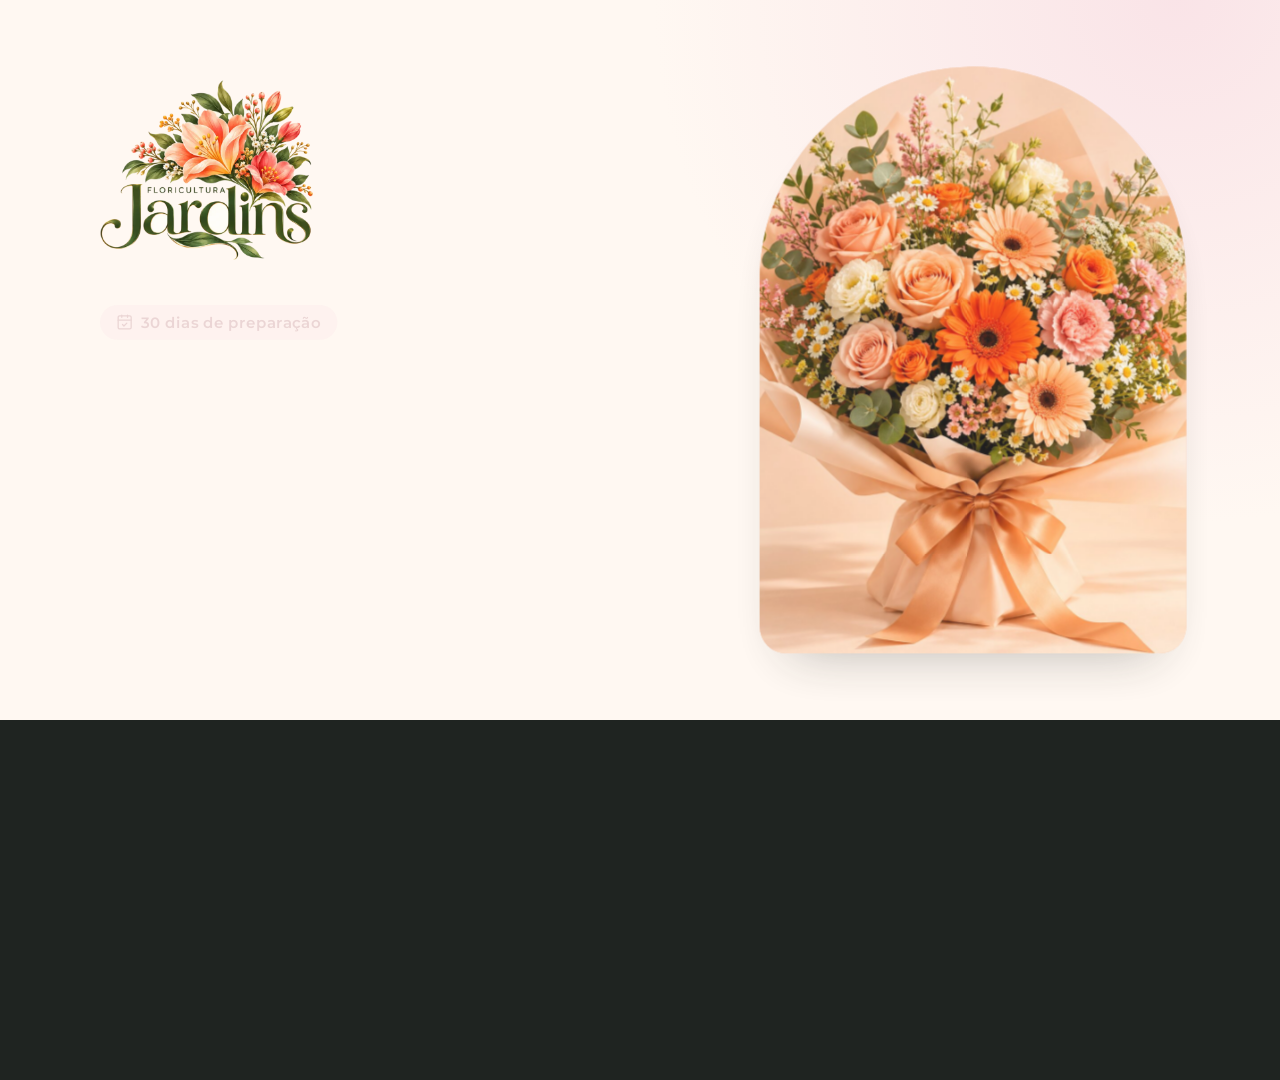
==== video/apresentacao.html @ 8e92d864 "Adiciona vídeo do plano de Dia das Mães (cronogramas e stand) - video/apresentacao.html: 10 cenas an" ====
<!DOCTYPE html>
<html lang="pt-BR">
<head>
<meta charset="UTF-8">
<meta name="viewport" content="width=device-width, initial-scale=1">
<title>Plano Dia das Mães · Vídeo</title>
<style>
@font-face { font-family: "Playfair Display"; font-weight: 400; font-style: normal; src: url("../assets/fonts/playfair-display-latin-400-normal.woff2") format("woff2"); }
@font-face { font-family: "Playfair Display"; font-weight: 400; font-style: italic; src: url("../assets/fonts/playfair-display-latin-400-italic.woff2") format("woff2"); }
@font-face { font-family: "Playfair Display"; font-weight: 500; font-style: normal; src: url("../assets/fonts/playfair-display-latin-500-normal.woff2") format("woff2"); }
@font-face { font-family: "Montserrat"; font-weight: 400; src: url("../assets/fonts/montserrat-latin-400-normal.woff2") format("woff2"); }
@font-face { font-family: "Montserrat"; font-weight: 500; src: url("../assets/fonts/montserrat-latin-500-normal.woff2") format("woff2"); }
@font-face { font-family: "Montserrat"; font-weight: 600; src: url("../assets/fonts/montserrat-latin-600-normal.woff2") format("woff2"); }

/* Quadro 1920×1080: cenas em creme, títulos em Playfair, dados em Montserrat.
   As marcas dos gráficos usam um verde e um rosa mais saturados (validados para daltonismo). */
:root {
  --rosa: #E8A6B5;
  --rosa-claro: #F8DDE4;
  --rosa-suave: #FCEEF1;
  --rosa-texto: #B9677D;
  --rosa-profundo: #9A4E63;
  --salvia: #8FA98C;
  --salvia-claro: #E6EEE4;
  --verde: #435B46;
  --creme: #FFF8F2;
  --branco: #FFFFFF;
  --texto: #2F3630;
  --texto-suave: #5E675F;
  --texto-mudo: #7C847D;
  --linha: rgba(67, 91, 70, .14);
  --grade: rgba(67, 91, 70, .12);
  --g-verde: #13784A;
  --g-rosa: #D06582;
  --f-titulo: "Playfair Display", Georgia, serif;
  --f-texto: "Montserrat", "Segoe UI", system-ui, sans-serif;
  --sombra: 0 40px 80px -48px rgba(47, 54, 48, .45);
}
* { box-sizing: border-box; }
html, body { margin: 0; background: #1F2421; }
body { overflow: hidden; }
#palco {
  position: relative;
  width: 1920px;
  height: 1080px;
  overflow: hidden;
  background: radial-gradient(circle at 92% 0%, rgba(248, 221, 228, .75), transparent 38%), var(--creme);
  font-family: var(--f-texto);
  color: var(--texto);
  font-variant-numeric: lining-nums;
  transform-origin: top left;
}
.cena { position: absolute; inset: 0; opacity: 0; visibility: hidden; }
img { display: block; }
.ic { fill: none; stroke: currentColor; stroke-width: 1.8; stroke-linecap: round; stroke-linejoin: round; }

/* topo comum */
.topo {
  position: absolute; left: 120px; right: 120px; top: 40px;
  display: flex; align-items: center; justify-content: space-between;
}
.topo img { height: 96px; width: auto; }
.etapa {
  font-size: 21px; font-weight: 600; letter-spacing: .22em; text-transform: uppercase; color: var(--verde);
  display: flex; align-items: center; gap: 16px;
}
.etapa::before { content: ""; width: 40px; height: 1.5px; background: currentColor; opacity: .5; }

.chip {
  display: inline-flex; align-items: center; gap: 12px; align-self: flex-start;
  padding: 12px 24px; border-radius: 999px;
  background: var(--rosa-claro); color: var(--rosa-profundo);
  font-size: 23px; font-weight: 600; letter-spacing: .02em;
}
.chip svg { width: 26px; height: 26px; }
.titulo {
  margin: 22px 0 0;
  font-family: var(--f-titulo); font-weight: 400; font-size: 80px; line-height: 1.08; letter-spacing: -.015em;
}
.titulo em { font-style: italic; color: var(--rosa-texto); }
.sub { margin: 18px 0 0; font-size: 29px; line-height: 1.5; color: var(--texto-suave); }
.foto { position: absolute; overflow: hidden; border-radius: 40px; box-shadow: var(--sombra); background: #F3C6A9; }
.foto img { width: 100%; height: 100%; object-fit: cover; }
.gx { transform-origin: left center; }
.gy { transform-origin: center top; }

/* ---------- 1. Abertura ---------- */
.s1-esq { position: absolute; left: 150px; top: 120px; width: 900px; display: flex; flex-direction: column; }
.s1-logo { height: 270px; width: auto; align-self: flex-start; margin-bottom: 34px; }
.s1-esq .titulo { font-size: 96px; }
.s1-foto { right: 150px; top: 100px; width: 640px; height: 880px; border-radius: 320px 320px 40px 40px; }

/* ---------- 2. Três frentes ---------- */
.s2-titulo { position: absolute; left: 120px; top: 170px; }
.s2-cards { position: absolute; left: 120px; right: 120px; top: 390px; display: grid; grid-template-columns: repeat(3, 1fr); gap: 48px; }
.card { background: var(--branco); border-radius: 32px; overflow: hidden; box-shadow: var(--sombra); border: 1px solid var(--linha); }
.card .foto-card { height: 270px; overflow: hidden; background: #F3C6A9; }
.card .foto-card img { width: 100%; height: 100%; object-fit: cover; }
.card .corpo { padding: 32px 36px 38px; }
.dias { font-size: 21px; font-weight: 600; letter-spacing: .14em; text-transform: uppercase; color: var(--rosa-profundo); }
.card h3 { margin: 12px 0 10px; font-family: var(--f-titulo); font-weight: 500; font-size: 44px; line-height: 1.1; }
.card p { margin: 0; font-size: 25px; line-height: 1.5; color: var(--texto-suave); }

/* ---------- 3. Compras ---------- */
.esq { position: absolute; left: 120px; top: 160px; display: flex; flex-direction: column; }
.foto-dir { right: 120px; top: 160px; width: 440px; height: 840px; }
.tabela { position: absolute; left: 120px; top: 385px; width: 1110px; }
.linha-t {
  display: grid; grid-template-columns: 430px 290px 210px 180px; align-items: center;
  height: 84px; border-bottom: 1px solid var(--linha); font-size: 30px;
}
.linha-t.cab { height: 56px; font-size: 19px; font-weight: 600; letter-spacing: .16em; text-transform: uppercase; color: var(--texto-mudo); }
.linha-t .valor, .linha-t .eq { text-align: right; font-variant-numeric: tabular-nums lining-nums; }
.linha-t .valor { font-weight: 500; }
.linha-t.total { border-bottom: 0; height: 92px; font-weight: 600; }
.linha-t.total .valor { font-size: 38px; color: var(--texto); }
.periodo { display: flex; flex-direction: column; gap: 10px; font-size: 22px; color: var(--texto-suave); }
.trilho { position: relative; width: 240px; height: 12px; border-radius: 6px; background: var(--salvia-claro); }
.trilho i { position: absolute; top: 0; bottom: 0; border-radius: 4px; background: var(--g-verde); }
.nota {
  position: absolute; left: 120px; top: 905px; width: 1110px;
  display: flex; align-items: center; gap: 18px; padding: 20px 26px;
  border-radius: 20px; background: var(--branco); border: 1px solid var(--linha);
  font-size: 24px; line-height: 1.4; color: var(--texto-suave);
}
.nota svg { width: 36px; height: 36px; flex-shrink: 0; color: var(--g-verde); }
.nota strong { color: var(--texto); font-weight: 600; }

/* ---------- 4. Ponto de vendas ---------- */
.barras { position: absolute; left: 120px; top: 480px; width: 1110px; display: grid; gap: 30px; }
.barra { display: grid; grid-template-columns: 400px 1fr; align-items: center; font-size: 29px; }
.barra .faixa { display: flex; align-items: center; gap: 18px; }
.barra .faixa i { display: block; height: 24px; border-radius: 0 4px 4px 0; background: var(--g-verde); }
.barra .faixa span { font-weight: 600; font-variant-numeric: tabular-nums lining-nums; white-space: nowrap; }
.total-pv { position: absolute; left: 120px; top: 720px; font-size: 30px; color: var(--texto-suave); }
.total-pv strong { color: var(--texto); font-size: 46px; font-weight: 600; margin-left: 12px; }
.equipe { position: absolute; left: 120px; top: 830px; display: flex; align-items: center; gap: 22px; }
.pessoa { width: 66px; height: 66px; border-radius: 50%; display: grid; place-items: center; color: var(--branco); }
.pessoa svg { width: 34px; height: 34px; fill: currentColor; }
.pessoa.fixo { background: var(--g-verde); }
.pessoa.temp { background: var(--g-rosa); }
.legenda-eq { display: flex; flex-direction: column; gap: 6px; margin-left: 20px; font-size: 25px; color: var(--texto-suave); }
.legenda-eq span { display: flex; align-items: center; gap: 12px; }
.legenda-eq b { width: 16px; height: 16px; border-radius: 50%; display: inline-block; }

/* ---------- 5. Logística ---------- */
.grade4 { position: absolute; left: 120px; top: 390px; width: 1200px; display: grid; grid-template-columns: 1fr 1fr; gap: 32px; }
.bloco {
  display: grid; grid-template-columns: 76px 1fr; column-gap: 26px; align-items: start;
  background: var(--branco); border: 1px solid var(--linha); border-radius: 28px; padding: 34px 36px;
  box-shadow: 0 30px 60px -48px rgba(47, 54, 48, .45);
}
.bloco .icone { width: 76px; height: 76px; border-radius: 22px; display: grid; place-items: center; background: var(--salvia-claro); color: var(--verde); grid-row: span 2; }
.bloco .icone svg { width: 38px; height: 38px; }
.bloco h3 { margin: 2px 0 8px; font-family: var(--f-titulo); font-weight: 500; font-size: 38px; }
.bloco p { margin: 0; font-size: 25px; line-height: 1.5; color: var(--texto-suave); }
.foto-dir-2 { right: 120px; top: 160px; width: 400px; height: 840px; }

/* ---------- 6. Montagem ---------- */
.s6-esq { position: absolute; left: 120px; top: 160px; width: 560px; display: flex; flex-direction: column; }
.s6-esq .titulo { font-size: 76px; }
.s6-foto { left: 120px; top: 640px; width: 560px; height: 360px; }
.linha-tempo { position: absolute; left: 780px; right: 120px; top: 160px; height: 860px; }
.linha-tempo .eixo { position: absolute; left: 94px; top: 24px; height: 700px; width: 2px; background: var(--salvia); }
.passo { position: absolute; left: 0; right: 0; display: grid; grid-template-columns: 190px 1fr auto; align-items: start; column-gap: 34px; }
.passo .dia {
  justify-self: center; padding: 10px 0; width: 190px; text-align: center; border-radius: 999px;
  background: var(--verde); color: var(--creme); font-size: 22px; font-weight: 600; letter-spacing: .02em;
  box-shadow: 0 0 0 8px var(--creme);
}
.passo.final .dia { background: var(--g-rosa); }
.passo h3 { margin: 2px 0 6px; font-family: var(--f-titulo); font-weight: 500; font-size: 36px; line-height: 1.15; }
.passo p { margin: 0; font-size: 23px; line-height: 1.45; color: var(--texto-suave); max-width: 640px; }
.passo .custo {
  align-self: center; padding: 10px 18px; border-radius: 14px; background: var(--branco); border: 1px solid var(--linha);
  font-size: 24px; font-weight: 600; white-space: nowrap; font-variant-numeric: tabular-nums lining-nums;
}

/* ---------- 7. Encomendas ---------- */
.faixa-dias { position: absolute; left: 120px; top: 470px; width: 1680px; display: grid; grid-template-columns: repeat(30, 1fr); gap: 4px; }
.faixa-dias div {
  height: 64px; border-radius: 10px; display: grid; place-items: center;
  font-size: 22px; font-weight: 600; background: var(--salvia-claro); color: var(--texto-mudo);
}
.faixa-dias .rec { background: var(--g-verde); color: var(--branco); }
.faixa-dias .ret { background: var(--g-rosa); color: var(--branco); }
.marca-faixa { position: absolute; top: 552px; height: 64px; border-top: 2px solid var(--texto-mudo); font-size: 23px; color: var(--texto-suave); padding-top: 14px; }
.marca-faixa::before, .marca-faixa::after { content: ""; position: absolute; top: -9px; width: 2px; height: 16px; background: var(--texto-mudo); }
.marca-faixa::before { left: 0; }
.marca-faixa::after { right: 0; }
.marca-faixa b { color: var(--texto); font-weight: 600; }
.prep { position: absolute; top: 640px; height: 0; }
.ret-cards { position: absolute; left: 120px; right: 120px; top: 730px; display: grid; grid-template-columns: repeat(4, 1fr); gap: 36px; }
.ret-card { background: var(--branco); border: 1px solid var(--linha); border-radius: 26px; padding: 30px 32px; }
.ret-card .dia-g { font-size: 22px; font-weight: 600; letter-spacing: .14em; text-transform: uppercase; color: var(--rosa-profundo); display: flex; align-items: center; gap: 12px; }
.ret-card .dia-g b { width: 16px; height: 16px; border-radius: 4px; background: var(--g-rosa); }
.ret-card h3 { margin: 12px 0 0; font-family: var(--f-titulo); font-weight: 500; font-size: 36px; line-height: 1.15; }
.ret-card.equipe-c { background: var(--verde); border-color: var(--verde); color: var(--creme); }
.ret-card.equipe-c .dia-g { color: var(--rosa-claro); }
.ret-card.equipe-c h3 { color: var(--creme); }
.ret-card.equipe-c svg { width: 30px; height: 30px; }

/* ---------- 8. Gantt ---------- */
.gantt { position: absolute; left: 120px; right: 120px; top: 380px; height: 600px; }
.gantt .tick { position: absolute; top: 0; bottom: 40px; width: 1px; background: var(--grade); }
.gantt .tick span { position: absolute; top: -40px; left: 50%; transform: translateX(-50%); font-size: 21px; color: var(--texto-mudo); white-space: nowrap; font-variant-numeric: tabular-nums lining-nums; }
.gantt .rot { position: absolute; left: 0; width: 520px; font-size: 27px; font-weight: 500; line-height: 1.25; transform: translateY(-50%); }
.gantt .bar { position: absolute; height: 24px; border-radius: 4px; background: var(--g-verde); transform: translateY(-50%); transform-origin: left center; }
.gantt .bar-rot { position: absolute; font-size: 22px; color: var(--texto-suave); transform: translateY(-50%); white-space: nowrap; font-variant-numeric: tabular-nums lining-nums; }
.gantt .fim { position: absolute; top: -10px; bottom: 40px; width: 2px; background: var(--g-rosa); }
.gantt .fim span { position: absolute; bottom: -40px; right: -2px; font-size: 22px; font-weight: 600; color: var(--texto); white-space: nowrap; }

/* ---------- 9. Orçamento ---------- */
.s9-hero { position: absolute; left: 120px; top: 180px; }
.s9-hero .rot { font-size: 23px; font-weight: 600; letter-spacing: .18em; text-transform: uppercase; color: var(--texto-mudo); }
.s9-hero .num { font-size: 150px; font-weight: 600; line-height: 1.05; letter-spacing: -.02em; font-variant-numeric: tabular-nums lining-nums; margin-top: 8px; }
.empilhada { position: absolute; left: 120px; right: 120px; top: 470px; height: 24px; display: flex; gap: 2px; }
.empilhada i { display: block; height: 24px; }
.empilhada .a { width: calc((100% - 2px) * 9000 / 11800); background: var(--g-verde); border-radius: 4px 0 0 4px; }
.empilhada .b { width: calc((100% - 2px) * 2800 / 11800); background: var(--g-rosa); border-radius: 0 4px 4px 0; }
.leg-orc { position: absolute; top: 520px; display: flex; flex-direction: column; gap: 6px; font-size: 26px; color: var(--texto-suave); }
.leg-orc span:first-child { display: flex; align-items: center; gap: 12px; color: var(--texto); font-weight: 500; }
.leg-orc b { width: 18px; height: 18px; border-radius: 4px; }
.leg-orc strong { color: var(--texto); font-weight: 600; font-size: 34px; font-variant-numeric: tabular-nums lining-nums; }
.obs { position: absolute; left: 120px; top: 690px; font-size: 25px; color: var(--texto-suave); }
.tiles { position: absolute; left: 120px; right: 120px; top: 770px; display: grid; grid-template-columns: repeat(3, 1fr); gap: 36px; }
.tile { background: var(--branco); border: 1px solid var(--linha); border-radius: 26px; padding: 26px 34px; display: flex; align-items: baseline; gap: 22px; }
.tile .n { font-size: 84px; font-weight: 600; line-height: 1; font-variant-numeric: tabular-nums lining-nums; }
.tile .t { font-size: 27px; line-height: 1.35; color: var(--texto-suave); }

/* ---------- 10. Encerramento ---------- */
.s10 { position: absolute; left: 0; right: 0; top: 70px; display: flex; flex-direction: column; align-items: center; text-align: center; }
.s10 img.logo { height: 290px; width: auto; }
.s10 .titulo { font-size: 84px; margin-top: 18px; }
.s10 .sub { margin-top: 12px; }
.s10-fotos { position: absolute; left: 50%; top: 690px; transform: translateX(-50%); display: flex; gap: 36px; }
.s10-fotos .ft { width: 300px; height: 300px; border-radius: 30px; overflow: hidden; box-shadow: var(--sombra); background: #F3C6A9; }
.s10-fotos img { width: 100%; height: 100%; object-fit: cover; }
</style>
</head>
<body>
<svg width="0" height="0" style="position:absolute" aria-hidden="true">
  <symbol id="i-cal" viewBox="0 0 24 24"><path d="M8 2v3"/><path d="M16 2v3"/><rect x="3" y="3" width="18" height="18" rx="2"/><path d="M3 9h18"/><path d="m9 15 2 2 4-4"/></symbol>
  <symbol id="i-truck" viewBox="0 0 24 24"><path d="M14 18V6a2 2 0 0 0-2-2H4a2 2 0 0 0-2 2v11a1 1 0 0 0 1 1h2"/><path d="M15 18H9"/><path d="M19 18h2a1 1 0 0 0 1-1v-3.65a1 1 0 0 0-.22-.624l-3.48-4.35A1 1 0 0 0 17.52 8H14"/><circle cx="17" cy="18" r="2"/><circle cx="7" cy="18" r="2"/></symbol>
  <symbol id="i-gotas" viewBox="0 0 24 24"><path d="M7 16.3c2.2 0 4-1.83 4-4.05 0-1.16-.57-2.26-1.71-3.19S7.29 6.75 7 5.3c-.29 1.45-1.14 2.84-2.29 3.76S3 11.1 3 12.25c0 2.22 1.8 4.05 4 4.05z"/><path d="M12.56 6.6A10.97 10.97 0 0 0 14 3.02c.5 2.5 2 4.9 4 6.5s3 3.5 3 5.5a6.98 6.98 0 0 1-11.91 4.97"/></symbol>
  <symbol id="i-loja" viewBox="0 0 24 24"><path d="M15 21v-5a1 1 0 0 0-1-1h-4a1 1 0 0 0-1 1v5"/><path d="M17.774 10.31a1.12 1.12 0 0 0-1.549 0 2.5 2.5 0 0 1-3.451 0 1.12 1.12 0 0 0-1.548 0 2.5 2.5 0 0 1-3.452 0 1.12 1.12 0 0 0-1.549 0 2.5 2.5 0 0 1-3.77-3.248l2.889-4.184A2 2 0 0 1 7 2h10a2 2 0 0 1 1.653.873l2.895 4.192a2.5 2.5 0 0 1-3.774 3.244"/><path d="M4 10.95V19a2 2 0 0 0 2 2h12a2 2 0 0 0 2-2v-8.05"/></symbol>
  <symbol id="i-equipe" viewBox="0 0 24 24"><path d="M16 21v-2a4 4 0 0 0-4-4H6a4 4 0 0 0-4 4v2"/><path d="M16 3.128a4 4 0 0 1 0 7.744"/><path d="M22 21v-2a4 4 0 0 0-3-3.87"/><circle cx="9" cy="7" r="4"/></symbol>
  <symbol id="i-pessoa" viewBox="0 0 24 24"><circle cx="12" cy="8" r="4.2"/><path d="M3.5 21.5a8.5 8.5 0 0 1 17 0z"/></symbol>
</svg>

<div id="palco">

  <!-- 1. Abertura -->
  <section class="cena" data-dur="7.5">
    <div class="s1-esq">
      <img class="s1-logo" data-a="zoom" data-t="0.2" data-d="1.4" src="../assets/img/logo-jardins.webp" alt="">
      <span class="chip" data-a="up" data-t="1.0"><svg class="ic"><use href="#i-cal"/></svg>30 dias de preparação</span>
      <h1 class="titulo" data-a="up" data-t="1.25" data-d="1.1">Preparação para o <em>Dia das Mães</em></h1>
      <p class="sub" data-a="up" data-t="1.7">Cronogramas, logística e montagem do stand.</p>
    </div>
    <div class="foto s1-foto" data-a="right" data-t="0.3" data-d="1.5"><img data-kb src="../assets/img/buque.jpg" alt=""></div>
  </section>

  <!-- 2. Três frentes -->
  <section class="cena" data-dur="10">
    <div class="topo"><img src="../assets/img/logo-jardins.webp" alt=""><span class="etapa">O plano</span></div>
    <div class="s2-titulo">
      <h2 class="titulo" data-a="up" data-t="0.4">Três frentes em <em>30 dias</em></h2>
    </div>
    <div class="s2-cards">
      <article class="card" data-a="up" data-t="1.1">
        <div class="foto-card"><img data-kb src="../assets/img/cesta-presente.jpg" alt="" style="object-position: 50% 45%"></div>
        <div class="corpo"><span class="dias">Dias 1 a 10</span><h3>Compras e estoque</h3><p>Fornecedores, flores, embalagens e presentes.</p></div>
      </article>
      <article class="card" data-a="up" data-t="1.6">
        <div class="foto-card"><img data-kb src="../assets/img/planta.jpg" alt="" style="object-position: 50% 30%"></div>
        <div class="corpo"><span class="dias">Dias 11 a 20</span><h3>Ponto de vendas e stand</h3><p>Montagem do stand na feira e reforço da equipe.</p></div>
      </article>
      <article class="card" data-a="up" data-t="2.1">
        <div class="foto-card"><img data-kb src="../assets/img/box-flores.jpg" alt="" style="object-position: 50% 40%"></div>
        <div class="corpo"><span class="dias">Dias 11 a 30</span><h3>Encomendas</h3><p>Pedidos até o dia 27 e retiradas de 28 a 30.</p></div>
      </article>
    </div>
  </section>

  <!-- 3. Compras -->
  <section class="cena" data-dur="17">
    <div class="topo"><img src="../assets/img/logo-jardins.webp" alt=""><span class="etapa">Cronograma 1 · Compras</span></div>
    <div class="esq">
      <span class="chip" data-a="up" data-t="0.3"><svg class="ic"><use href="#i-cal"/></svg>Dias 1 a 10 · Sprint 1</span>
      <h2 class="titulo" data-a="up" data-t="0.6">Cronograma de <em>compras</em></h2>
    </div>
    <div class="tabela">
      <div class="linha-t cab" data-a="fade" data-t="1.2"><span>Atividade</span><span>Período</span><span class="valor">Orçamento</span><span class="eq">Equipe</span></div>
      <div class="linha-t" data-a="up" data-t="1.6">
        <span>Pesquisa de fornecedores</span>
        <span class="periodo">Dias 1 a 3<span class="trilho"><i class="gx" data-a="grow-x" data-t="2.0" style="left:0%;width:30%"></i></span></span>
        <span class="valor">R$ 500</span><span class="eq">2 pessoas</span>
      </div>
      <div class="linha-t" data-a="up" data-t="2.3">
        <span>Compra de flores</span>
        <span class="periodo">Dias 4 a 8<span class="trilho"><i class="gx" data-a="grow-x" data-t="2.7" style="left:30%;width:50%"></i></span></span>
        <span class="valor">R$ 5.000</span><span class="eq">3 pessoas</span>
      </div>
      <div class="linha-t" data-a="up" data-t="3.0">
        <span>Embalagens</span>
        <span class="periodo">Dias 4 a 6<span class="trilho"><i class="gx" data-a="grow-x" data-t="3.4" style="left:30%;width:30%"></i></span></span>
        <span class="valor">R$ 1.500</span><span class="eq">2 pessoas</span>
      </div>
      <div class="linha-t" data-a="up" data-t="3.7">
        <span>Presentes</span>
        <span class="periodo">Dias 7 a 10<span class="trilho"><i class="gx" data-a="grow-x" data-t="4.1" style="left:60%;width:40%"></i></span></span>
        <span class="valor">R$ 2.000</span><span class="eq">2 pessoas</span>
      </div>
      <div class="linha-t total" data-a="up" data-t="4.6">
        <span>Total</span>
        <span class="periodo">3 fixos se revezam</span>
        <span class="valor">R$ <span data-count="9000" data-ct="4.8" data-cd="1.6">9.000</span></span><span class="eq"></span>
      </div>
    </div>
    <div class="nota" data-a="up" data-t="6.2">
      <svg class="ic"><use href="#i-gotas"/></svg>
      <span><strong>Flores frescas:</strong> o pedido é fechado nos dias 4 a 8, com entrega programada para a semana do Dia das Mães.</span>
    </div>
    <div class="foto foto-dir" data-a="right" data-t="0.5" data-d="1.4"><img data-kb src="../assets/img/cesta-presente.jpg" alt=""></div>
  </section>

  <!-- 4. Ponto de vendas -->
  <section class="cena" data-dur="15">
    <div class="topo"><img src="../assets/img/logo-jardins.webp" alt=""><span class="etapa">Cronograma 2 · Ponto de vendas</span></div>
    <div class="esq">
      <span class="chip" data-a="up" data-t="0.3"><svg class="ic"><use href="#i-cal"/></svg>Dias 11 a 20 · Sprint 2</span>
      <h2 class="titulo" data-a="up" data-t="0.6">Abertura do <em>ponto de vendas</em></h2>
      <p class="sub" data-a="up" data-t="1.0">Inclui a montagem do stand da Jardins na feira.</p>
    </div>
    <div class="barras">
      <div class="barra" data-a="fade" data-t="1.6"><span>Organização e decoração</span><span class="faixa"><i class="gx" data-a="grow-x" data-t="1.8" data-d="1.2" style="width:600px"></i><span>R$ 1.500</span></span></div>
      <div class="barra" data-a="fade" data-t="2.2"><span>Divulgação</span><span class="faixa"><i class="gx" data-a="grow-x" data-t="2.4" data-d="1.2" style="width:320px"></i><span>R$ 800</span></span></div>
      <div class="barra" data-a="fade" data-t="2.8"><span>Organização do estoque</span><span class="faixa"><i class="gx" data-a="grow-x" data-t="3.0" data-d="1.2" style="width:200px"></i><span>R$ 500</span></span></div>
    </div>
    <div class="total-pv" data-a="up" data-t="4.0">Total <strong>R$ <span data-count="2800" data-ct="4.2" data-cd="1.4">2.800</span></strong></div>
    <div class="equipe">
      <span class="pessoa fixo" data-a="zoom" data-t="5.6"><svg><use href="#i-pessoa"/></svg></span>
      <span class="pessoa fixo" data-a="zoom" data-t="5.75"><svg><use href="#i-pessoa"/></svg></span>
      <span class="pessoa fixo" data-a="zoom" data-t="5.9"><svg><use href="#i-pessoa"/></svg></span>
      <span class="pessoa temp" data-a="zoom" data-t="6.2"><svg><use href="#i-pessoa"/></svg></span>
      <span class="pessoa temp" data-a="zoom" data-t="6.35"><svg><use href="#i-pessoa"/></svg></span>
      <span class="pessoa temp" data-a="zoom" data-t="6.5"><svg><use href="#i-pessoa"/></svg></span>
      <span class="pessoa temp" data-a="zoom" data-t="6.65"><svg><use href="#i-pessoa"/></svg></span>
      <span class="legenda-eq" data-a="fade" data-t="7.0">
        <span><b style="background:var(--g-verde)"></b>3 funcionários fixos</span>
        <span><b style="background:var(--g-rosa)"></b>4 funcionários temporários</span>
      </span>
    </div>
    <div class="foto foto-dir" data-a="right" data-t="0.5" data-d="1.4"><img data-kb src="../assets/img/box-flores.jpg" alt=""></div>
  </section>

  <!-- 5. Logística do stand -->
  <section class="cena" data-dur="17">
    <div class="topo"><img src="../assets/img/logo-jardins.webp" alt=""><span class="etapa">Stand na feira · Logística</span></div>
    <div class="esq">
      <span class="chip" data-a="up" data-t="0.3"><svg class="ic"><use href="#i-loja"/></svg>Stand na feira</span>
      <h2 class="titulo" data-a="up" data-t="0.6">Logística do <em>stand</em></h2>
    </div>
    <div class="grade4">
      <div class="bloco" data-a="up" data-t="1.4">
        <span class="icone"><svg class="ic"><use href="#i-truck"/></svg></span>
        <h3>Transporte</h3>
        <p>Utilitário fechado saindo da loja bem cedo, antes do calor, com as flores em baldes com água.</p>
      </div>
      <div class="bloco" data-a="up" data-t="2.4">
        <span class="icone"><svg class="ic"><use href="#i-gotas"/></svg></span>
        <h3>Conservação</h3>
        <p>Reposição diária de flores frescas vindas da loja, com sombra e água no stand.</p>
      </div>
      <div class="bloco" data-a="up" data-t="3.4">
        <span class="icone"><svg class="ic"><use href="#i-loja"/></svg></span>
        <h3>Estrutura</h3>
        <p>Balcão, prateleiras, painel com o logotipo, iluminação e preços visíveis.</p>
      </div>
      <div class="bloco" data-a="up" data-t="4.4">
        <span class="icone"><svg class="ic"><use href="#i-equipe"/></svg></span>
        <h3>Atendimento</h3>
        <p>2 temporários por turno e 1 fixo responsável. Cartão, Pix e QR Code do site.</p>
      </div>
    </div>
    <div class="foto foto-dir-2" data-a="right" data-t="0.5" data-d="1.4"><img data-kb src="../assets/img/planta.jpg" alt=""></div>
  </section>

  <!-- 6. Montagem do stand -->
  <section class="cena" data-dur="19">
    <div class="topo"><img src="../assets/img/logo-jardins.webp" alt=""><span class="etapa">Stand na feira · Montagem</span></div>
    <div class="s6-esq">
      <span class="chip" data-a="up" data-t="0.3"><svg class="ic"><use href="#i-cal"/></svg>Dias 11 a 20</span>
      <h2 class="titulo" data-a="up" data-t="0.6">Montagem do <em>stand</em></h2>
      <p class="sub" data-a="up" data-t="1.0">Do espaço reservado à abertura, em 10 dias.</p>
    </div>
    <div class="foto s6-foto" data-a="up" data-t="1.3" data-d="1.2"><img data-kb src="../assets/img/buque-faixa.jpg" alt=""></div>
    <div class="linha-tempo">
      <span class="eixo gy" data-a="grow-y" data-t="1.0" data-d="8.5"></span>
      <div class="passo" style="top:0px" data-a="left" data-t="1.4">
        <span class="dia">Dia 11</span>
        <div><h3>Reserva do espaço</h3><p>Confirmar o local na feira, medir a área e desenhar a planta do stand.</p></div>
      </div>
      <div class="passo" style="top:140px" data-a="left" data-t="2.9">
        <span class="dia">Dias 12 a 14</span>
        <div><h3>Estrutura e decoração</h3><p>Balcão, prateleiras, painel com o logotipo e iluminação.</p></div>
        <span class="custo">R$ 1.500</span>
      </div>
      <div class="passo" style="top:280px" data-a="left" data-t="4.4">
        <span class="dia">Dias 15 e 16</span>
        <div><h3>Divulgação</h3><p>Banner, cartões, redes sociais e o site da Jardins.</p></div>
        <span class="custo">R$ 800</span>
      </div>
      <div class="passo" style="top:420px" data-a="left" data-t="5.9">
        <span class="dia">Dias 17 e 18</span>
        <div><h3>Montagem no local</h3><p>Instalar a estrutura, a vitrine, a sinalização e a iluminação.</p></div>
      </div>
      <div class="passo" style="top:560px" data-a="left" data-t="7.4">
        <span class="dia">Dia 19</span>
        <div><h3>Estoque e testes</h3><p>Abastecer o stand e testar cartão, Pix e caixa.</p></div>
        <span class="custo">R$ 500</span>
      </div>
      <div class="passo final" style="top:700px" data-a="left" data-t="8.9">
        <span class="dia">Dia 20</span>
        <div><h3>Abertura do stand</h3><p>Equipe completa: 3 funcionários fixos e 4 temporários.</p></div>
      </div>
    </div>
  </section>

  <!-- 7. Encomendas -->
  <section class="cena" data-dur="16">
    <div class="topo"><img src="../assets/img/logo-jardins.webp" alt=""><span class="etapa">Cronograma 3 · Encomendas</span></div>
    <div class="esq">
      <span class="chip" data-a="up" data-t="0.3"><svg class="ic"><use href="#i-cal"/></svg>Dias 11 a 30</span>
      <h2 class="titulo" data-a="up" data-t="0.6">Pedidos por <em>encomenda</em></h2>
    </div>
    <div class="faixa-dias" id="faixa-dias"></div>
    <div class="marca-faixa" data-a="fade" data-t="3.4" style="left:calc(120px + 1680px * 10 / 30); width:calc(1680px * 17 / 30 - 4px)"><b>Período de pedidos:</b> dia 11 ao dia 27 · montagem dos pedidos nos dias 21 a 27</div>
    <div class="marca-faixa" data-a="fade" data-t="4.2" style="left:calc(120px + 1680px * 27 / 30); width:calc(1680px * 3 / 30)"><b>Retiradas</b></div>
    <div class="ret-cards">
      <div class="ret-card" data-a="up" data-t="5.2"><span class="dia-g"><b></b>Dia 28</span><h3>Pedidos antecipados</h3></div>
      <div class="ret-card" data-a="up" data-t="5.8"><span class="dia-g"><b></b>Dia 29</span><h3>Pedidos regulares</h3></div>
      <div class="ret-card" data-a="up" data-t="6.4"><span class="dia-g"><b></b>Dia 30</span><h3>Pedidos finais</h3></div>
      <div class="ret-card equipe-c" data-a="up" data-t="7.2"><span class="dia-g"><svg class="ic"><use href="#i-equipe"/></svg>Equipe</span><h3>4 funcionários</h3></div>
    </div>
  </section>

  <!-- 8. Cronograma geral -->
  <section class="cena" data-dur="18">
    <div class="topo"><img src="../assets/img/logo-jardins.webp" alt=""><span class="etapa">Visão geral</span></div>
    <div class="esq">
      <h2 class="titulo" data-a="up" data-t="0.4">Cronograma <em>geral</em></h2>
    </div>
    <div class="gantt" id="gantt"></div>
  </section>

  <!-- 9. Orçamento e equipe -->
  <section class="cena" data-dur="14">
    <div class="topo"><img src="../assets/img/logo-jardins.webp" alt=""><span class="etapa">Orçamento e equipe</span></div>
    <div class="s9-hero" data-a="up" data-t="0.4">
      <div class="rot">Orçamento total</div>
      <div class="num">R$ <span data-count="11800" data-ct="0.8" data-cd="2.2">11.800</span></div>
    </div>
    <div class="empilhada">
      <i class="a gx" data-a="grow-x" data-t="1.6" data-d="1.3"></i>
      <i class="b gx" data-a="grow-x" data-t="2.7" data-d="0.8"></i>
    </div>
    <div class="leg-orc" data-a="fade" data-t="2.4" style="left:120px">
      <span><b style="background:var(--g-verde)"></b>Compras · dias 1 a 10</span>
      <strong>R$ 9.000</strong>
    </div>
    <div class="leg-orc" data-a="fade" data-t="3.3" style="right:120px; align-items:flex-end; text-align:right">
      <span><b style="background:var(--g-rosa)"></b>Ponto de vendas e stand · dias 11 a 20</span>
      <strong>R$ 2.800</strong>
    </div>
    <p class="obs" data-a="fade" data-t="4.2">Encomendas e preparação final usam o estoque e a equipe já previstos.</p>
    <div class="tiles">
      <div class="tile" data-a="up" data-t="5.0"><span class="n">3</span><span class="t">funcionários<br>fixos</span></div>
      <div class="tile" data-a="up" data-t="5.5"><span class="n">4</span><span class="t">funcionários<br>temporários</span></div>
      <div class="tile" data-a="up" data-t="6.0"><span class="n">7</span><span class="t">no período de<br>maior movimento</span></div>
    </div>
  </section>

  <!-- 10. Encerramento -->
  <section class="cena" data-dur="8">
    <div class="s10">
      <img class="logo" data-a="zoom" data-t="0.3" data-d="1.3" src="../assets/img/logo-jardins.webp" alt="">
      <h2 class="titulo" data-a="up" data-t="1.0">Tudo pronto para o <em>Dia das Mães</em></h2>
      <p class="sub" data-a="up" data-t="1.4">Floricultura Jardins · Transformando sentimentos em flores.</p>
    </div>
    <div class="s10-fotos">
      <div class="ft" data-a="up" data-t="2.0"><img data-kb src="../assets/img/buque-colecao.jpg" alt=""></div>
      <div class="ft" data-a="up" data-t="2.2"><img data-kb src="../assets/img/box-flores.jpg" alt=""></div>
      <div class="ft" data-a="up" data-t="2.4"><img data-kb src="../assets/img/planta.jpg" alt=""></div>
      <div class="ft" data-a="up" data-t="2.6"><img data-kb src="../assets/img/cesta-presente.jpg" alt=""></div>
    </div>
  </section>
</div>

<script>
(() => {
  const palco = document.getElementById('palco');

  /* Faixa de 30 dias (cena 7) */
  const faixa = document.getElementById('faixa-dias');
  for (let d = 1; d <= 30; d++) {
    const c = document.createElement('div');
    c.textContent = d;
    if (d >= 11 && d <= 27) c.className = 'rec';
    if (d >= 28) c.className = 'ret';
    c.dataset.a = 'zoom';
    c.dataset.t = (1.2 + d * 0.06).toFixed(2);
    c.dataset.d = '0.5';
    faixa.appendChild(c);
  }

  /* Gantt (cena 8): dias 1 a 30 no eixo, uma linha por etapa */
  const gantt = document.getElementById('gantt');
  const X0 = 600, LARG = 1680 - X0, porDia = LARG / 30;
  const xDia = (d) => X0 + (d - 1) * porDia;
  [1, 5, 10, 15, 20, 25].forEach((d) => {
    const t = document.createElement('span');
    t.className = 'tick';
    t.style.left = `${xDia(d) + porDia / 2}px`;
    t.innerHTML = `<span>Dia ${d}</span>`;
    t.dataset.a = 'fade'; t.dataset.t = '0.9';
    gantt.appendChild(t);
  });
  const etapas = [
    ['Compras e planejamento', 1, 10],
    ['Ponto de vendas e stand', 11, 20],
    ['Recebimento das encomendas', 11, 27],
    ['Preparação dos pedidos', 21, 27],
    ['Retiradas e atendimento intensivo', 28, 30],
  ];
  etapas.forEach(([nome, a, b], i) => {
    const y = 50 + i * 96;
    const ini = 1.4 + i * 1.5;
    const rot = document.createElement('span');
    rot.className = 'rot'; rot.style.top = `${y}px`; rot.textContent = nome;
    rot.dataset.a = 'fade'; rot.dataset.t = ini.toFixed(2);
    const bar = document.createElement('span');
    bar.className = 'bar';
    bar.style.left = `${xDia(a)}px`; bar.style.width = `${(b - a + 1) * porDia}px`; bar.style.top = `${y}px`;
    bar.dataset.a = 'grow-x'; bar.dataset.t = (ini + 0.2).toFixed(2); bar.dataset.d = '1.1';
    const lab = document.createElement('span');
    lab.className = 'bar-rot'; lab.style.top = `${y}px`;
    lab.textContent = `Dias ${a} a ${b}`;
    // rótulo fora da barra: à direita, ou à esquerda quando a barra chega perto do fim do eixo
    if (b >= 25) { lab.style.right = `${1680 - xDia(a) + 16}px`; } else { lab.style.left = `${xDia(b + 1) + 16}px`; }
    lab.dataset.a = 'fade'; lab.dataset.t = (ini + 1.0).toFixed(2);
    gantt.append(rot, bar, lab);
  });
  const fim = document.createElement('span');
  fim.className = 'fim'; fim.style.left = `${xDia(31) - 2}px`;
  fim.innerHTML = '<span>Dia 30 · encerramento da preparação</span>';
  fim.dataset.a = 'fade'; fim.dataset.t = '9.4';
  gantt.appendChild(fim);

  /* Linha do tempo */
  const FADE = 0.7;
  const cenas = [...document.querySelectorAll('.cena')];
  let inicio = 0;
  const agenda = cenas.map((c) => {
    const dur = Number(c.dataset.dur);
    const item = { c, s: inicio, dur, els: [...c.querySelectorAll('[data-a]')], cont: [...c.querySelectorAll('[data-count]')], kb: [...c.querySelectorAll('[data-kb]')] };
    inicio += dur - FADE;
    return item;
  });
  const TOTAL = agenda.at(-1).s + agenda.at(-1).dur;
  const limita = (v) => Math.min(1, Math.max(0, v));
  const suave = (p) => 1 - Math.pow(1 - p, 3);
  const fmt = (n) => Math.round(n).toLocaleString('pt-BR');

  function renderAt(t) {
    agenda.forEach(({ c, s, dur, els, cont, kb }, i) => {
      const local = t - s;
      if (local < 0 || local > dur) { c.style.visibility = 'hidden'; c.style.opacity = 0; return; }
      let op = limita(local / (i === 0 ? 0.6 : FADE));
      if (i < agenda.length - 1) op = Math.min(op, limita((dur - local) / FADE));
      c.style.visibility = 'visible';
      c.style.opacity = op;
      els.forEach((el) => {
        const p = limita((local - Number(el.dataset.t || 0)) / Number(el.dataset.d || 0.9));
        const e = suave(p);
        const st = el.style;
        switch (el.dataset.a) {
          case 'up': st.opacity = e; st.transform = `translate3d(0, ${(1 - e) * 42}px, 0)`; break;
          case 'left': st.opacity = e; st.transform = `translate3d(${(e - 1) * 70}px, 0, 0)`; break;
          case 'right': st.opacity = e; st.transform = `translate3d(${(1 - e) * 80}px, 0, 0)`; break;
          case 'zoom': st.opacity = e; st.transform = `scale(${0.9 + 0.1 * e})`; break;
          case 'grow-x': st.transform = `${el.classList.contains('bar') ? 'translateY(-50%) ' : ''}scaleX(${e})`; break;
          case 'grow-y': st.transform = `scaleY(${e})`; break;
          default: st.opacity = e;
        }
      });
      cont.forEach((el) => {
        const p = limita((local - Number(el.dataset.ct)) / Number(el.dataset.cd));
        el.textContent = fmt(Number(el.dataset.count) * suave(p));
      });
      kb.forEach((img) => { img.style.transform = `scale(${1.08 - 0.08 * limita(local / dur)})`; });
    });
  }

  const imagens = [...document.images].map((img) => img.decode().catch(() => {}));
  window.TOTAL = TOTAL;
  window.CENAS = agenda.map(({ s, dur }) => ({ inicio: s, dur }));
  window.renderAt = renderAt;
  window.pronto = Promise.all([document.fonts.ready, ...imagens]).then(() => { renderAt(0); return TOTAL; });

  // Sem "?render": toca em loop, ajustado ao tamanho da janela (para conferir no navegador)
  if (!new URLSearchParams(location.search).has('render')) {
    const ajusta = () => {
      const k = Math.min(innerWidth / 1920, innerHeight / 1080);
      palco.style.transform = `scale(${k})`;
    };
    addEventListener('resize', ajusta); ajusta();
    window.pronto.then(() => {
      const t0 = performance.now();
      const loop = (agora) => { renderAt(((agora - t0) / 1000) % TOTAL); requestAnimationFrame(loop); };
      requestAnimationFrame(loop);
    });
  }
})();
</script>
</body>
</html>
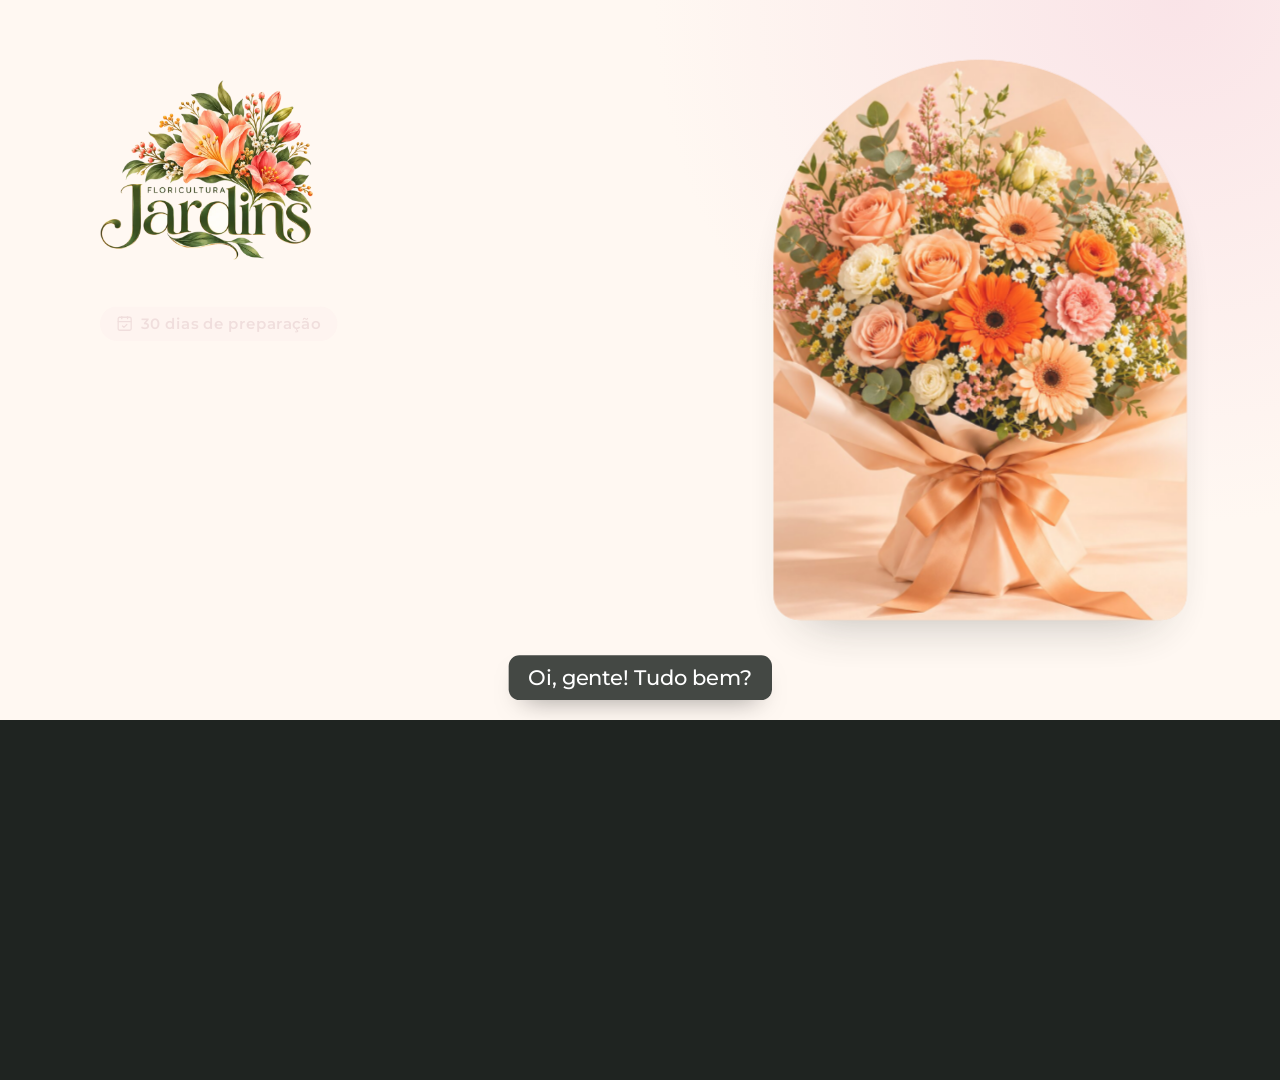
==== commit fc6ebbb5: "Narra o vídeo do plano de Dia das Mães e adiciona legendas - video/narracao.py: texto descontraído d" ====
--- a/video/apresentacao.html
+++ b/video/apresentacao.html
@@ -88,11 +88,11 @@
 .s1-esq { position: absolute; left: 150px; top: 120px; width: 900px; display: flex; flex-direction: column; }
 .s1-logo { height: 270px; width: auto; align-self: flex-start; margin-bottom: 34px; }
 .s1-esq .titulo { font-size: 96px; }
-.s1-foto { right: 150px; top: 100px; width: 640px; height: 880px; border-radius: 320px 320px 40px 40px; }
+.s1-foto { right: 150px; top: 90px; width: 620px; height: 840px; border-radius: 320px 320px 40px 40px; }
 
 /* ---------- 2. Três frentes ---------- */
 .s2-titulo { position: absolute; left: 120px; top: 170px; }
-.s2-cards { position: absolute; left: 120px; right: 120px; top: 390px; display: grid; grid-template-columns: repeat(3, 1fr); gap: 48px; }
+.s2-cards { position: absolute; left: 120px; right: 120px; top: 360px; display: grid; grid-template-columns: repeat(3, 1fr); gap: 48px; }
 .card { background: var(--branco); border-radius: 32px; overflow: hidden; box-shadow: var(--sombra); border: 1px solid var(--linha); }
 .card .foto-card { height: 270px; overflow: hidden; background: #F3C6A9; }
 .card .foto-card img { width: 100%; height: 100%; object-fit: cover; }
@@ -103,22 +103,22 @@
 
 /* ---------- 3. Compras ---------- */
 .esq { position: absolute; left: 120px; top: 160px; display: flex; flex-direction: column; }
-.foto-dir { right: 120px; top: 160px; width: 440px; height: 840px; }
-.tabela { position: absolute; left: 120px; top: 385px; width: 1110px; }
+.foto-dir { right: 120px; top: 160px; width: 440px; height: 760px; }
+.tabela { position: absolute; left: 120px; top: 360px; width: 1110px; }
 .linha-t {
   display: grid; grid-template-columns: 430px 290px 210px 180px; align-items: center;
-  height: 84px; border-bottom: 1px solid var(--linha); font-size: 30px;
-}
-.linha-t.cab { height: 56px; font-size: 19px; font-weight: 600; letter-spacing: .16em; text-transform: uppercase; color: var(--texto-mudo); }
+  height: 76px; border-bottom: 1px solid var(--linha); font-size: 30px;
+}
+.linha-t.cab { height: 48px; font-size: 19px; font-weight: 600; letter-spacing: .16em; text-transform: uppercase; color: var(--texto-mudo); }
 .linha-t .valor, .linha-t .eq { text-align: right; font-variant-numeric: tabular-nums lining-nums; }
 .linha-t .valor { font-weight: 500; }
-.linha-t.total { border-bottom: 0; height: 92px; font-weight: 600; }
+.linha-t.total { border-bottom: 0; height: 84px; font-weight: 600; }
 .linha-t.total .valor { font-size: 38px; color: var(--texto); }
 .periodo { display: flex; flex-direction: column; gap: 10px; font-size: 22px; color: var(--texto-suave); }
 .trilho { position: relative; width: 240px; height: 12px; border-radius: 6px; background: var(--salvia-claro); }
 .trilho i { position: absolute; top: 0; bottom: 0; border-radius: 4px; background: var(--g-verde); }
 .nota {
-  position: absolute; left: 120px; top: 905px; width: 1110px;
+  position: absolute; left: 120px; top: 815px; width: 1110px;
   display: flex; align-items: center; gap: 18px; padding: 20px 26px;
   border-radius: 20px; background: var(--branco); border: 1px solid var(--linha);
   font-size: 24px; line-height: 1.4; color: var(--texto-suave);
@@ -154,14 +154,14 @@
 .bloco .icone svg { width: 38px; height: 38px; }
 .bloco h3 { margin: 2px 0 8px; font-family: var(--f-titulo); font-weight: 500; font-size: 38px; }
 .bloco p { margin: 0; font-size: 25px; line-height: 1.5; color: var(--texto-suave); }
-.foto-dir-2 { right: 120px; top: 160px; width: 400px; height: 840px; }
+.foto-dir-2 { right: 120px; top: 160px; width: 400px; height: 760px; }
 
 /* ---------- 6. Montagem ---------- */
 .s6-esq { position: absolute; left: 120px; top: 160px; width: 560px; display: flex; flex-direction: column; }
 .s6-esq .titulo { font-size: 76px; }
-.s6-foto { left: 120px; top: 640px; width: 560px; height: 360px; }
+.s6-foto { left: 120px; top: 590px; width: 560px; height: 320px; }
 .linha-tempo { position: absolute; left: 780px; right: 120px; top: 160px; height: 860px; }
-.linha-tempo .eixo { position: absolute; left: 94px; top: 24px; height: 700px; width: 2px; background: var(--salvia); }
+.linha-tempo .eixo { position: absolute; left: 94px; top: 24px; height: 640px; width: 2px; background: var(--salvia); }
 .passo { position: absolute; left: 0; right: 0; display: grid; grid-template-columns: 190px 1fr auto; align-items: start; column-gap: 34px; }
 .passo .dia {
   justify-self: center; padding: 10px 0; width: 190px; text-align: center; border-radius: 999px;
@@ -201,7 +201,7 @@
 .ret-card.equipe-c svg { width: 30px; height: 30px; }
 
 /* ---------- 8. Gantt ---------- */
-.gantt { position: absolute; left: 120px; right: 120px; top: 380px; height: 600px; }
+.gantt { position: absolute; left: 120px; right: 120px; top: 370px; height: 530px; }
 .gantt .tick { position: absolute; top: 0; bottom: 40px; width: 1px; background: var(--grade); }
 .gantt .tick span { position: absolute; top: -40px; left: 50%; transform: translateX(-50%); font-size: 21px; color: var(--texto-mudo); white-space: nowrap; font-variant-numeric: tabular-nums lining-nums; }
 .gantt .rot { position: absolute; left: 0; width: 520px; font-size: 27px; font-weight: 500; line-height: 1.25; transform: translateY(-50%); }
@@ -223,18 +223,30 @@
 .leg-orc b { width: 18px; height: 18px; border-radius: 4px; }
 .leg-orc strong { color: var(--texto); font-weight: 600; font-size: 34px; font-variant-numeric: tabular-nums lining-nums; }
 .obs { position: absolute; left: 120px; top: 690px; font-size: 25px; color: var(--texto-suave); }
-.tiles { position: absolute; left: 120px; right: 120px; top: 770px; display: grid; grid-template-columns: repeat(3, 1fr); gap: 36px; }
+.tiles { position: absolute; left: 120px; right: 120px; top: 760px; display: grid; grid-template-columns: repeat(3, 1fr); gap: 36px; }
 .tile { background: var(--branco); border: 1px solid var(--linha); border-radius: 26px; padding: 26px 34px; display: flex; align-items: baseline; gap: 22px; }
 .tile .n { font-size: 84px; font-weight: 600; line-height: 1; font-variant-numeric: tabular-nums lining-nums; }
 .tile .t { font-size: 27px; line-height: 1.35; color: var(--texto-suave); }
+
+/* ---------- Legenda da narração ---------- */
+#legenda {
+  position: absolute; left: 0; right: 0; bottom: 30px; z-index: 5;
+  display: flex; justify-content: center; pointer-events: none; opacity: 0;
+}
+#legenda span {
+  max-width: 1500px; padding: 12px 30px; border-radius: 16px;
+  background: rgba(38, 44, 40, .86); color: #FFFFFF;
+  font-size: 31px; font-weight: 500; line-height: 1.4; text-align: center;
+  box-shadow: 0 18px 40px -22px rgba(0, 0, 0, .55);
+}
 
 /* ---------- 10. Encerramento ---------- */
 .s10 { position: absolute; left: 0; right: 0; top: 70px; display: flex; flex-direction: column; align-items: center; text-align: center; }
 .s10 img.logo { height: 290px; width: auto; }
 .s10 .titulo { font-size: 84px; margin-top: 18px; }
 .s10 .sub { margin-top: 12px; }
-.s10-fotos { position: absolute; left: 50%; top: 690px; transform: translateX(-50%); display: flex; gap: 36px; }
-.s10-fotos .ft { width: 300px; height: 300px; border-radius: 30px; overflow: hidden; box-shadow: var(--sombra); background: #F3C6A9; }
+.s10-fotos { position: absolute; left: 50%; top: 640px; transform: translateX(-50%); display: flex; gap: 36px; }
+.s10-fotos .ft { width: 280px; height: 280px; border-radius: 30px; overflow: hidden; box-shadow: var(--sombra); background: #F3C6A9; }
 .s10-fotos img { width: 100%; height: 100%; object-fit: cover; }
 </style>
 </head>
@@ -249,6 +261,7 @@
 </svg>
 
 <div id="palco">
+  <div id="legenda"><span></span></div>
 
   <!-- 1. Abertura -->
   <section class="cena" data-dur="7.5">
@@ -265,18 +278,18 @@
   <section class="cena" data-dur="10">
     <div class="topo"><img src="../assets/img/logo-jardins.webp" alt=""><span class="etapa">O plano</span></div>
     <div class="s2-titulo">
-      <h2 class="titulo" data-a="up" data-t="0.4">Três frentes em <em>30 dias</em></h2>
+      <h2 class="titulo" data-a="up" data-seg="1">Três frentes em <em>30 dias</em></h2>
     </div>
     <div class="s2-cards">
-      <article class="card" data-a="up" data-t="1.1">
+      <article class="card" data-a="up" data-seg="2">
         <div class="foto-card"><img data-kb src="../assets/img/cesta-presente.jpg" alt="" style="object-position: 50% 45%"></div>
         <div class="corpo"><span class="dias">Dias 1 a 10</span><h3>Compras e estoque</h3><p>Fornecedores, flores, embalagens e presentes.</p></div>
       </article>
-      <article class="card" data-a="up" data-t="1.6">
+      <article class="card" data-a="up" data-seg="3">
         <div class="foto-card"><img data-kb src="../assets/img/planta.jpg" alt="" style="object-position: 50% 30%"></div>
         <div class="corpo"><span class="dias">Dias 11 a 20</span><h3>Ponto de vendas e stand</h3><p>Montagem do stand na feira e reforço da equipe.</p></div>
       </article>
-      <article class="card" data-a="up" data-t="2.1">
+      <article class="card" data-a="up" data-seg="4">
         <div class="foto-card"><img data-kb src="../assets/img/box-flores.jpg" alt="" style="object-position: 50% 40%"></div>
         <div class="corpo"><span class="dias">Dias 11 a 30</span><h3>Encomendas</h3><p>Pedidos até o dia 27 e retiradas de 28 a 30.</p></div>
       </article>
@@ -291,34 +304,34 @@
       <h2 class="titulo" data-a="up" data-t="0.6">Cronograma de <em>compras</em></h2>
     </div>
     <div class="tabela">
-      <div class="linha-t cab" data-a="fade" data-t="1.2"><span>Atividade</span><span>Período</span><span class="valor">Orçamento</span><span class="eq">Equipe</span></div>
-      <div class="linha-t" data-a="up" data-t="1.6">
+      <div class="linha-t cab" data-a="fade" data-seg="1" data-t="1.2"><span>Atividade</span><span>Período</span><span class="valor">Orçamento</span><span class="eq">Equipe</span></div>
+      <div class="linha-t" data-a="up" data-seg="2">
         <span>Pesquisa de fornecedores</span>
-        <span class="periodo">Dias 1 a 3<span class="trilho"><i class="gx" data-a="grow-x" data-t="2.0" style="left:0%;width:30%"></i></span></span>
+        <span class="periodo">Dias 1 a 3<span class="trilho"><i class="gx" data-a="grow-x" data-seg="2" data-t="0.4" style="left:0%;width:30%"></i></span></span>
         <span class="valor">R$ 500</span><span class="eq">2 pessoas</span>
       </div>
-      <div class="linha-t" data-a="up" data-t="2.3">
+      <div class="linha-t" data-a="up" data-seg="3">
         <span>Compra de flores</span>
-        <span class="periodo">Dias 4 a 8<span class="trilho"><i class="gx" data-a="grow-x" data-t="2.7" style="left:30%;width:50%"></i></span></span>
+        <span class="periodo">Dias 4 a 8<span class="trilho"><i class="gx" data-a="grow-x" data-seg="3" data-t="0.4" style="left:30%;width:50%"></i></span></span>
         <span class="valor">R$ 5.000</span><span class="eq">3 pessoas</span>
       </div>
-      <div class="linha-t" data-a="up" data-t="3.0">
+      <div class="linha-t" data-a="up" data-seg="4">
         <span>Embalagens</span>
-        <span class="periodo">Dias 4 a 6<span class="trilho"><i class="gx" data-a="grow-x" data-t="3.4" style="left:30%;width:30%"></i></span></span>
+        <span class="periodo">Dias 4 a 6<span class="trilho"><i class="gx" data-a="grow-x" data-seg="4" data-t="0.4" style="left:30%;width:30%"></i></span></span>
         <span class="valor">R$ 1.500</span><span class="eq">2 pessoas</span>
       </div>
-      <div class="linha-t" data-a="up" data-t="3.7">
+      <div class="linha-t" data-a="up" data-seg="4" data-t="1.8">
         <span>Presentes</span>
-        <span class="periodo">Dias 7 a 10<span class="trilho"><i class="gx" data-a="grow-x" data-t="4.1" style="left:60%;width:40%"></i></span></span>
+        <span class="periodo">Dias 7 a 10<span class="trilho"><i class="gx" data-a="grow-x" data-seg="4" data-t="2.2" style="left:60%;width:40%"></i></span></span>
         <span class="valor">R$ 2.000</span><span class="eq">2 pessoas</span>
       </div>
-      <div class="linha-t total" data-a="up" data-t="4.6">
+      <div class="linha-t total" data-a="up" data-seg="5">
         <span>Total</span>
         <span class="periodo">3 fixos se revezam</span>
-        <span class="valor">R$ <span data-count="9000" data-ct="4.8" data-cd="1.6">9.000</span></span><span class="eq"></span>
-      </div>
-    </div>
-    <div class="nota" data-a="up" data-t="6.2">
+        <span class="valor">R$ <span data-count="9000" data-cseg="5" data-ct="0.3" data-cd="1.6">9.000</span></span><span class="eq"></span>
+      </div>
+    </div>
+    <div class="nota" data-a="up" data-seg="6">
       <svg class="ic"><use href="#i-gotas"/></svg>
       <span><strong>Flores frescas:</strong> o pedido é fechado nos dias 4 a 8, com entrega programada para a semana do Dia das Mães.</span>
     </div>
@@ -334,20 +347,20 @@
       <p class="sub" data-a="up" data-t="1.0">Inclui a montagem do stand da Jardins na feira.</p>
     </div>
     <div class="barras">
-      <div class="barra" data-a="fade" data-t="1.6"><span>Organização e decoração</span><span class="faixa"><i class="gx" data-a="grow-x" data-t="1.8" data-d="1.2" style="width:600px"></i><span>R$ 1.500</span></span></div>
-      <div class="barra" data-a="fade" data-t="2.2"><span>Divulgação</span><span class="faixa"><i class="gx" data-a="grow-x" data-t="2.4" data-d="1.2" style="width:320px"></i><span>R$ 800</span></span></div>
-      <div class="barra" data-a="fade" data-t="2.8"><span>Organização do estoque</span><span class="faixa"><i class="gx" data-a="grow-x" data-t="3.0" data-d="1.2" style="width:200px"></i><span>R$ 500</span></span></div>
-    </div>
-    <div class="total-pv" data-a="up" data-t="4.0">Total <strong>R$ <span data-count="2800" data-ct="4.2" data-cd="1.4">2.800</span></strong></div>
+      <div class="barra" data-a="fade" data-seg="3"><span>Organização e decoração</span><span class="faixa"><i class="gx" data-a="grow-x" data-seg="3" data-t="0.2" data-d="1.2" style="width:600px"></i><span>R$ 1.500</span></span></div>
+      <div class="barra" data-a="fade" data-seg="3" data-t="2.4"><span>Divulgação</span><span class="faixa"><i class="gx" data-a="grow-x" data-seg="3" data-t="2.6" data-d="1.2" style="width:320px"></i><span>R$ 800</span></span></div>
+      <div class="barra" data-a="fade" data-seg="3" data-t="4.4"><span>Organização do estoque</span><span class="faixa"><i class="gx" data-a="grow-x" data-seg="3" data-t="4.6" data-d="1.2" style="width:200px"></i><span>R$ 500</span></span></div>
+    </div>
+    <div class="total-pv" data-a="up" data-seg="4">Total <strong>R$ <span data-count="2800" data-cseg="4" data-ct="0.2" data-cd="1.4">2.800</span></strong></div>
     <div class="equipe">
-      <span class="pessoa fixo" data-a="zoom" data-t="5.6"><svg><use href="#i-pessoa"/></svg></span>
-      <span class="pessoa fixo" data-a="zoom" data-t="5.75"><svg><use href="#i-pessoa"/></svg></span>
-      <span class="pessoa fixo" data-a="zoom" data-t="5.9"><svg><use href="#i-pessoa"/></svg></span>
-      <span class="pessoa temp" data-a="zoom" data-t="6.2"><svg><use href="#i-pessoa"/></svg></span>
-      <span class="pessoa temp" data-a="zoom" data-t="6.35"><svg><use href="#i-pessoa"/></svg></span>
-      <span class="pessoa temp" data-a="zoom" data-t="6.5"><svg><use href="#i-pessoa"/></svg></span>
-      <span class="pessoa temp" data-a="zoom" data-t="6.65"><svg><use href="#i-pessoa"/></svg></span>
-      <span class="legenda-eq" data-a="fade" data-t="7.0">
+      <span class="pessoa fixo" data-a="zoom" data-seg="5" data-t="0.60"><svg><use href="#i-pessoa"/></svg></span>
+      <span class="pessoa fixo" data-a="zoom" data-seg="5" data-t="0.78"><svg><use href="#i-pessoa"/></svg></span>
+      <span class="pessoa fixo" data-a="zoom" data-seg="5" data-t="0.96"><svg><use href="#i-pessoa"/></svg></span>
+      <span class="pessoa temp" data-a="zoom" data-seg="5" data-t="2.40"><svg><use href="#i-pessoa"/></svg></span>
+      <span class="pessoa temp" data-a="zoom" data-seg="5" data-t="2.58"><svg><use href="#i-pessoa"/></svg></span>
+      <span class="pessoa temp" data-a="zoom" data-seg="5" data-t="2.76"><svg><use href="#i-pessoa"/></svg></span>
+      <span class="pessoa temp" data-a="zoom" data-seg="5" data-t="2.94"><svg><use href="#i-pessoa"/></svg></span>
+      <span class="legenda-eq" data-a="fade" data-seg="5" data-t="3.4">
         <span><b style="background:var(--g-verde)"></b>3 funcionários fixos</span>
         <span><b style="background:var(--g-rosa)"></b>4 funcionários temporários</span>
       </span>
@@ -363,22 +376,22 @@
       <h2 class="titulo" data-a="up" data-t="0.6">Logística do <em>stand</em></h2>
     </div>
     <div class="grade4">
-      <div class="bloco" data-a="up" data-t="1.4">
+      <div class="bloco" data-a="up" data-seg="2">
         <span class="icone"><svg class="ic"><use href="#i-truck"/></svg></span>
         <h3>Transporte</h3>
         <p>Utilitário fechado saindo da loja bem cedo, antes do calor, com as flores em baldes com água.</p>
       </div>
-      <div class="bloco" data-a="up" data-t="2.4">
+      <div class="bloco" data-a="up" data-seg="3">
         <span class="icone"><svg class="ic"><use href="#i-gotas"/></svg></span>
         <h3>Conservação</h3>
         <p>Reposição diária de flores frescas vindas da loja, com sombra e água no stand.</p>
       </div>
-      <div class="bloco" data-a="up" data-t="3.4">
+      <div class="bloco" data-a="up" data-seg="4">
         <span class="icone"><svg class="ic"><use href="#i-loja"/></svg></span>
         <h3>Estrutura</h3>
         <p>Balcão, prateleiras, painel com o logotipo, iluminação e preços visíveis.</p>
       </div>
-      <div class="bloco" data-a="up" data-t="4.4">
+      <div class="bloco" data-a="up" data-seg="5">
         <span class="icone"><svg class="ic"><use href="#i-equipe"/></svg></span>
         <h3>Atendimento</h3>
         <p>2 temporários por turno e 1 fixo responsável. Cartão, Pix e QR Code do site.</p>
@@ -397,31 +410,31 @@
     </div>
     <div class="foto s6-foto" data-a="up" data-t="1.3" data-d="1.2"><img data-kb src="../assets/img/buque-faixa.jpg" alt=""></div>
     <div class="linha-tempo">
-      <span class="eixo gy" data-a="grow-y" data-t="1.0" data-d="8.5"></span>
-      <div class="passo" style="top:0px" data-a="left" data-t="1.4">
+      <span class="eixo gy" data-a="grow-y" data-seg="2" data-ate="7"></span>
+      <div class="passo" style="top:0px" data-a="left" data-seg="2">
         <span class="dia">Dia 11</span>
         <div><h3>Reserva do espaço</h3><p>Confirmar o local na feira, medir a área e desenhar a planta do stand.</p></div>
       </div>
-      <div class="passo" style="top:140px" data-a="left" data-t="2.9">
+      <div class="passo" style="top:128px" data-a="left" data-seg="3">
         <span class="dia">Dias 12 a 14</span>
         <div><h3>Estrutura e decoração</h3><p>Balcão, prateleiras, painel com o logotipo e iluminação.</p></div>
         <span class="custo">R$ 1.500</span>
       </div>
-      <div class="passo" style="top:280px" data-a="left" data-t="4.4">
+      <div class="passo" style="top:256px" data-a="left" data-seg="4">
         <span class="dia">Dias 15 e 16</span>
         <div><h3>Divulgação</h3><p>Banner, cartões, redes sociais e o site da Jardins.</p></div>
         <span class="custo">R$ 800</span>
       </div>
-      <div class="passo" style="top:420px" data-a="left" data-t="5.9">
+      <div class="passo" style="top:384px" data-a="left" data-seg="5">
         <span class="dia">Dias 17 e 18</span>
         <div><h3>Montagem no local</h3><p>Instalar a estrutura, a vitrine, a sinalização e a iluminação.</p></div>
       </div>
-      <div class="passo" style="top:560px" data-a="left" data-t="7.4">
+      <div class="passo" style="top:512px" data-a="left" data-seg="6">
         <span class="dia">Dia 19</span>
         <div><h3>Estoque e testes</h3><p>Abastecer o stand e testar cartão, Pix e caixa.</p></div>
         <span class="custo">R$ 500</span>
       </div>
-      <div class="passo final" style="top:700px" data-a="left" data-t="8.9">
+      <div class="passo final" style="top:640px" data-a="left" data-seg="7">
         <span class="dia">Dia 20</span>
         <div><h3>Abertura do stand</h3><p>Equipe completa: 3 funcionários fixos e 4 temporários.</p></div>
       </div>
@@ -436,13 +449,13 @@
       <h2 class="titulo" data-a="up" data-t="0.6">Pedidos por <em>encomenda</em></h2>
     </div>
     <div class="faixa-dias" id="faixa-dias"></div>
-    <div class="marca-faixa" data-a="fade" data-t="3.4" style="left:calc(120px + 1680px * 10 / 30); width:calc(1680px * 17 / 30 - 4px)"><b>Período de pedidos:</b> dia 11 ao dia 27 · montagem dos pedidos nos dias 21 a 27</div>
-    <div class="marca-faixa" data-a="fade" data-t="4.2" style="left:calc(120px + 1680px * 27 / 30); width:calc(1680px * 3 / 30)"><b>Retiradas</b></div>
+    <div class="marca-faixa" data-a="fade" data-seg="3" style="left:calc(120px + 1680px * 10 / 30); width:calc(1680px * 17 / 30 - 4px)"><b>Período de pedidos:</b> dia 11 ao dia 27 · montagem dos pedidos nos dias 21 a 27</div>
+    <div class="marca-faixa" data-a="fade" data-seg="4" style="left:calc(120px + 1680px * 27 / 30); width:calc(1680px * 3 / 30)"><b>Retiradas</b></div>
     <div class="ret-cards">
-      <div class="ret-card" data-a="up" data-t="5.2"><span class="dia-g"><b></b>Dia 28</span><h3>Pedidos antecipados</h3></div>
-      <div class="ret-card" data-a="up" data-t="5.8"><span class="dia-g"><b></b>Dia 29</span><h3>Pedidos regulares</h3></div>
-      <div class="ret-card" data-a="up" data-t="6.4"><span class="dia-g"><b></b>Dia 30</span><h3>Pedidos finais</h3></div>
-      <div class="ret-card equipe-c" data-a="up" data-t="7.2"><span class="dia-g"><svg class="ic"><use href="#i-equipe"/></svg>Equipe</span><h3>4 funcionários</h3></div>
+      <div class="ret-card" data-a="up" data-seg="4" data-t="0.3"><span class="dia-g"><b></b>Dia 28</span><h3>Pedidos antecipados</h3></div>
+      <div class="ret-card" data-a="up" data-seg="4" data-t="3.0"><span class="dia-g"><b></b>Dia 29</span><h3>Pedidos regulares</h3></div>
+      <div class="ret-card" data-a="up" data-seg="4" data-t="5.6"><span class="dia-g"><b></b>Dia 30</span><h3>Pedidos finais</h3></div>
+      <div class="ret-card equipe-c" data-a="up" data-seg="5"><span class="dia-g"><svg class="ic"><use href="#i-equipe"/></svg>Equipe</span><h3>4 funcionários</h3></div>
     </div>
   </section>
 
@@ -458,27 +471,27 @@
   <!-- 9. Orçamento e equipe -->
   <section class="cena" data-dur="14">
     <div class="topo"><img src="../assets/img/logo-jardins.webp" alt=""><span class="etapa">Orçamento e equipe</span></div>
-    <div class="s9-hero" data-a="up" data-t="0.4">
+    <div class="s9-hero" data-a="up" data-seg="1">
       <div class="rot">Orçamento total</div>
-      <div class="num">R$ <span data-count="11800" data-ct="0.8" data-cd="2.2">11.800</span></div>
+      <div class="num">R$ <span data-count="11800" data-cseg="2" data-ct="0.2" data-cd="2.0">11.800</span></div>
     </div>
     <div class="empilhada">
-      <i class="a gx" data-a="grow-x" data-t="1.6" data-d="1.3"></i>
-      <i class="b gx" data-a="grow-x" data-t="2.7" data-d="0.8"></i>
-    </div>
-    <div class="leg-orc" data-a="fade" data-t="2.4" style="left:120px">
+      <i class="a gx" data-a="grow-x" data-seg="3" data-d="1.3"></i>
+      <i class="b gx" data-a="grow-x" data-seg="3" data-t="2.0" data-d="0.8"></i>
+    </div>
+    <div class="leg-orc" data-a="fade" data-seg="3" data-t="0.8" style="left:120px">
       <span><b style="background:var(--g-verde)"></b>Compras · dias 1 a 10</span>
       <strong>R$ 9.000</strong>
     </div>
-    <div class="leg-orc" data-a="fade" data-t="3.3" style="right:120px; align-items:flex-end; text-align:right">
+    <div class="leg-orc" data-a="fade" data-seg="3" data-t="2.6" style="right:120px; align-items:flex-end; text-align:right">
       <span><b style="background:var(--g-rosa)"></b>Ponto de vendas e stand · dias 11 a 20</span>
       <strong>R$ 2.800</strong>
     </div>
-    <p class="obs" data-a="fade" data-t="4.2">Encomendas e preparação final usam o estoque e a equipe já previstos.</p>
+    <p class="obs" data-a="fade" data-seg="3" data-t="3.6">Encomendas e preparação final usam o estoque e a equipe já previstos.</p>
     <div class="tiles">
-      <div class="tile" data-a="up" data-t="5.0"><span class="n">3</span><span class="t">funcionários<br>fixos</span></div>
-      <div class="tile" data-a="up" data-t="5.5"><span class="n">4</span><span class="t">funcionários<br>temporários</span></div>
-      <div class="tile" data-a="up" data-t="6.0"><span class="n">7</span><span class="t">no período de<br>maior movimento</span></div>
+      <div class="tile" data-a="up" data-seg="4"><span class="n">3</span><span class="t">funcionários<br>fixos</span></div>
+      <div class="tile" data-a="up" data-seg="4" data-t="1.6"><span class="n">4</span><span class="t">funcionários<br>temporários</span></div>
+      <div class="tile" data-a="up" data-seg="4" data-t="3.6"><span class="n">7</span><span class="t">no período de<br>maior movimento</span></div>
     </div>
   </section>
 
@@ -498,6 +511,7 @@
   </section>
 </div>
 
+<script src="narracao.js"></script>
 <script>
 (() => {
   const palco = document.getElementById('palco');
@@ -510,7 +524,8 @@
     if (d >= 11 && d <= 27) c.className = 'rec';
     if (d >= 28) c.className = 'ret';
     c.dataset.a = 'zoom';
-    c.dataset.t = (1.2 + d * 0.06).toFixed(2);
+    c.dataset.seg = d <= 10 ? '1' : '2';
+    c.dataset.t = (d <= 10 ? 0.6 + d * 0.06 : (d - 11) * 0.09).toFixed(2);
     c.dataset.d = '0.5';
     faixa.appendChild(c);
   }
@@ -524,7 +539,7 @@
     t.className = 'tick';
     t.style.left = `${xDia(d) + porDia / 2}px`;
     t.innerHTML = `<span>Dia ${d}</span>`;
-    t.dataset.a = 'fade'; t.dataset.t = '0.9';
+    t.dataset.a = 'fade'; t.dataset.seg = '1'; t.dataset.t = '0.8';
     gantt.appendChild(t);
   });
   const etapas = [
@@ -534,44 +549,62 @@
     ['Preparação dos pedidos', 21, 27],
     ['Retiradas e atendimento intensivo', 28, 30],
   ];
+  // cada etapa aparece quando a narração fala dela: [frase, atraso dentro da frase]
+  const fala = [[2, 0], [2, 1.9], [3, 0], [3, 2.6], [4, 0]];
   etapas.forEach(([nome, a, b], i) => {
     const y = 50 + i * 96;
-    const ini = 1.4 + i * 1.5;
+    const [fr, ini] = fala[i];
     const rot = document.createElement('span');
     rot.className = 'rot'; rot.style.top = `${y}px`; rot.textContent = nome;
-    rot.dataset.a = 'fade'; rot.dataset.t = ini.toFixed(2);
+    rot.dataset.a = 'fade'; rot.dataset.seg = fr; rot.dataset.t = ini.toFixed(2);
     const bar = document.createElement('span');
     bar.className = 'bar';
     bar.style.left = `${xDia(a)}px`; bar.style.width = `${(b - a + 1) * porDia}px`; bar.style.top = `${y}px`;
-    bar.dataset.a = 'grow-x'; bar.dataset.t = (ini + 0.2).toFixed(2); bar.dataset.d = '1.1';
+    bar.dataset.a = 'grow-x'; bar.dataset.seg = fr; bar.dataset.t = (ini + 0.2).toFixed(2); bar.dataset.d = '1.1';
     const lab = document.createElement('span');
     lab.className = 'bar-rot'; lab.style.top = `${y}px`;
     lab.textContent = `Dias ${a} a ${b}`;
     // rótulo fora da barra: à direita, ou à esquerda quando a barra chega perto do fim do eixo
     if (b >= 25) { lab.style.right = `${1680 - xDia(a) + 16}px`; } else { lab.style.left = `${xDia(b + 1) + 16}px`; }
-    lab.dataset.a = 'fade'; lab.dataset.t = (ini + 1.0).toFixed(2);
+    lab.dataset.a = 'fade'; lab.dataset.seg = fr; lab.dataset.t = (ini + 1.0).toFixed(2);
     gantt.append(rot, bar, lab);
   });
   const fim = document.createElement('span');
   fim.className = 'fim'; fim.style.left = `${xDia(31) - 2}px`;
   fim.innerHTML = '<span>Dia 30 · encerramento da preparação</span>';
-  fim.dataset.a = 'fade'; fim.dataset.t = '9.4';
+  fim.dataset.a = 'fade'; fim.dataset.seg = '5';
   gantt.appendChild(fim);
 
-  /* Linha do tempo */
-  const FADE = 0.7;
+  /* Linha do tempo: durações das cenas e tempos das frases vêm de narracao.js (se existir) */
+  const NARR = window.NARRACAO;
+  const FADE = NARR ? NARR.fade : 0.7;
   const cenas = [...document.querySelectorAll('.cena')];
-  let inicio = 0;
-  const agenda = cenas.map((c) => {
-    const dur = Number(c.dataset.dur);
-    const item = { c, s: inicio, dur, els: [...c.querySelectorAll('[data-a]')], cont: [...c.querySelectorAll('[data-count]')], kb: [...c.querySelectorAll('[data-kb]')] };
-    inicio += dur - FADE;
-    return item;
-  });
-  const TOTAL = agenda.at(-1).s + agenda.at(-1).dur;
   const limita = (v) => Math.min(1, Math.max(0, v));
   const suave = (p) => 1 - Math.pow(1 - p, 3);
   const fmt = (n) => Math.round(n).toLocaleString('pt-BR');
+
+  let inicio = 0;
+  const agenda = cenas.map((c, i) => {
+    const info = NARR && NARR.cenas[i];
+    const frases = info ? info.frases : [];
+    const fraseIni = (n) => (frases[n - 1] ? frases[n - 1].inicio : 0.9 + (n - 1) * 2.5);
+    const dur = info ? info.dur : Number(c.dataset.dur);
+    const s = info ? info.inicio : inicio;
+    inicio = s + dur - FADE;
+    const quando = (el, campoSeg, campoT) => (el.dataset[campoSeg] ? fraseIni(Number(el.dataset[campoSeg])) : 0) + Number(el.dataset[campoT] || 0);
+    const els = [...c.querySelectorAll('[data-a]')].map((el) => {
+      const t0 = quando(el, 'seg', 't');
+      const d = el.dataset.ate ? fraseIni(Number(el.dataset.ate)) - fraseIni(Number(el.dataset.seg)) : Number(el.dataset.d || 0.9);
+      return { el, t0, d, tipo: el.dataset.a, barra: el.classList.contains('bar') };
+    });
+    const cont = [...c.querySelectorAll('[data-count]')].map((el) => ({ el, t0: quando(el, 'cseg', 'ct'), d: Number(el.dataset.cd), alvo: Number(el.dataset.count) }));
+    const legendas = frases.map((f) => ({ texto: f.legenda, ini: s + f.inicio, fim: s + f.fim + 0.2 }));
+    return { c, s, dur, els, cont, kb: [...c.querySelectorAll('[data-kb]')], legendas };
+  });
+  const TOTAL = agenda.at(-1).s + agenda.at(-1).dur;
+  const todasLegendas = agenda.flatMap((a) => a.legendas);
+  const caixaLegenda = document.getElementById('legenda');
+  const textoLegenda = caixaLegenda.querySelector('span');
 
   function renderAt(t) {
     agenda.forEach(({ c, s, dur, els, cont, kb }, i) => {
@@ -581,26 +614,33 @@
       if (i < agenda.length - 1) op = Math.min(op, limita((dur - local) / FADE));
       c.style.visibility = 'visible';
       c.style.opacity = op;
-      els.forEach((el) => {
-        const p = limita((local - Number(el.dataset.t || 0)) / Number(el.dataset.d || 0.9));
-        const e = suave(p);
+      els.forEach(({ el, t0, d, tipo, barra }) => {
+        const e = suave(limita((local - t0) / d));
         const st = el.style;
-        switch (el.dataset.a) {
+        switch (tipo) {
           case 'up': st.opacity = e; st.transform = `translate3d(0, ${(1 - e) * 42}px, 0)`; break;
           case 'left': st.opacity = e; st.transform = `translate3d(${(e - 1) * 70}px, 0, 0)`; break;
           case 'right': st.opacity = e; st.transform = `translate3d(${(1 - e) * 80}px, 0, 0)`; break;
           case 'zoom': st.opacity = e; st.transform = `scale(${0.9 + 0.1 * e})`; break;
-          case 'grow-x': st.transform = `${el.classList.contains('bar') ? 'translateY(-50%) ' : ''}scaleX(${e})`; break;
+          case 'grow-x': st.transform = `${barra ? 'translateY(-50%) ' : ''}scaleX(${e})`; break;
           case 'grow-y': st.transform = `scaleY(${e})`; break;
           default: st.opacity = e;
         }
       });
-      cont.forEach((el) => {
-        const p = limita((local - Number(el.dataset.ct)) / Number(el.dataset.cd));
-        el.textContent = fmt(Number(el.dataset.count) * suave(p));
-      });
+      cont.forEach(({ el, t0, d, alvo }) => { el.textContent = fmt(alvo * suave(limita((local - t0) / d))); });
       kb.forEach((img) => { img.style.transform = `scale(${1.08 - 0.08 * limita(local / dur)})`; });
     });
+
+    // legenda: aparece um pouco antes da fala e some logo depois
+    const atual = todasLegendas.find((l) => t >= l.ini - 0.15 && t <= l.fim + 0.25);
+    if (atual) {
+      if (textoLegenda.textContent !== atual.texto) textoLegenda.textContent = atual.texto;
+      const op = Math.min(limita((t - (atual.ini - 0.15)) / 0.2), limita((atual.fim + 0.25 - t) / 0.2));
+      caixaLegenda.style.opacity = op;
+      caixaLegenda.style.transform = `translate3d(0, ${(1 - op) * 12}px, 0)`;
+    } else {
+      caixaLegenda.style.opacity = 0;
+    }
   }
 
   const imagens = [...document.images].map((img) => img.decode().catch(() => {}));
